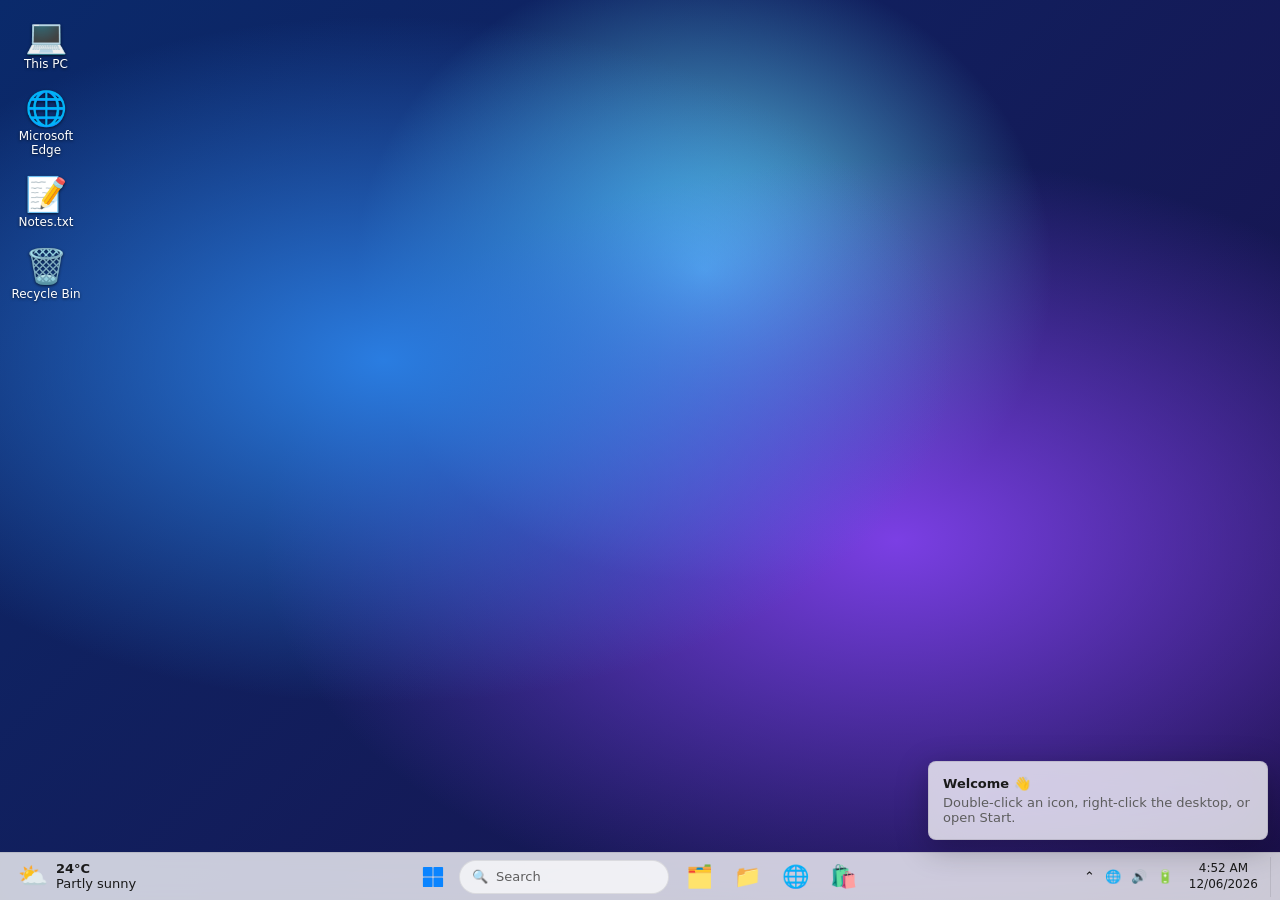
==== index.html @ c1791980 "Initial commit" ====
<!DOCTYPE html>
<html lang="en">
<head>
<meta charset="utf-8">
<meta name="viewport" content="width=device-width, initial-scale=1">
<title>Windows 11 Replica</title>
<link rel="stylesheet" href="style.css">
</head>
<body>
<div id="desktop">
  <div id="icons"></div>
</div>
<div id="wins"></div>

<!-- Start -->
<div id="start" class="fly blur">
  <input id="sq" placeholder="Type here to search for apps, settings, and documents">
  <div class="sec">Pinned <small>All apps ›</small></div>
  <div class="grid" id="pinned"></div>
  <div class="sec">Recommended <small>More ›</small></div>
  <div class="rec">
    <div><i>📄</i><span>Project notes<small>Recently added</small></span></div>
    <div><i>📊</i><span>Budget 2026<small>Yesterday</small></span></div>
    <div><i>🖼️</i><span>Wallpaper.png<small>2h ago</small></span></div>
    <div><i>📝</i><span>Meeting.txt<small>Tuesday</small></span></div>
  </div>
  <div id="start-foot">
    <div class="user"><div class="avatar">N</div>User</div>
    <div class="pw" id="pw">⏻</div>
    <div id="pmenu"><div onclick="location.reload()">Restart</div><div onclick="lock()">Sleep</div><div onclick="lock()">Shut down</div></div>
  </div>
</div>

<!-- Widgets -->
<div id="widgets" class="fly blur">
  <div class="wc"><div style="display:flex;justify-content:space-between"><div><b style="font-size:34px;font-weight:400">24°C</b><div>Partly sunny</div></div><div style="font-size:48px">⛅</div></div></div>
  <div class="wc"><b>Markets</b><div style="margin-top:8px;display:flex;justify-content:space-between"><span>NIFTY 50</span><span style="color:#0f7b0f">▲ 0.42%</span></div><div style="display:flex;justify-content:space-between"><span>SENSEX</span><span style="color:#0f7b0f">▲ 0.38%</span></div></div>
  <div class="wc"><b>Top stories</b><p style="margin-top:6px">Developers ship faster with modern web tooling</p><p style="margin-top:6px;color:var(--sub)">Open standards keep the web portable</p></div>
  <div class="wc"><b>To Do</b><p style="margin-top:6px">☐ Review pull requests</p><p>☐ Ship the release</p></div>
</div>

<!-- Quick settings -->
<div id="qs" class="fly blur">
  <div class="qgrid">
    <div class="q on" data-t="wifi">📶<span>Wi‑Fi</span></div>
    <div class="q on" data-t="bt">🔵<span>Bluetooth</span></div>
    <div class="q" data-t="air">✈️<span>Airplane</span></div>
    <div class="q" data-t="saver">🔋<span>Saver</span></div>
    <div class="q" id="darkq">🌙<span>Dark mode</span></div>
    <div class="q" data-t="acc">♿<span>Access</span></div>
  </div>
  <div class="slider">🔆<input type="range" min="20" max="100" value="100" id="bright"></div>
  <div class="slider">🔊<input type="range" min="0" max="100" value="60"></div>
</div>

<!-- Calendar -->
<div id="cal" class="fly blur"><h3 id="calh"></h3><div class="cgrid" id="cgrid"></div></div>

<div id="toast" class="fly blur open" style="transform:translateX(380px)"><b>Welcome 👋</b><div style="margin-top:4px;color:var(--sub)">Double-click an icon, right-click the desktop, or open Start.</div></div>

<div id="ctx">
  <div onclick="refresh()">🔄 Refresh</div><hr>
  <div onclick="openApp('notepad')">📝 New text document</div>
  <div onclick="openApp('settings')">🖥️ Display settings</div>
  <div onclick="openApp('settings')">🎨 Personalize</div>
</div>

<div id="taskbar" class="blur">
  <div id="tb-left"><div id="weather"><span style="font-size:24px">⛅</span><div><b style="font-size:13px">24°C</b><br>Partly sunny</div></div></div>
  <div id="tb-center">
    <div class="tb" id="start-btn" title="Start"><svg viewBox="0 0 24 24"><g fill="#0a84ff"><rect x="1" y="1" width="10.5" height="10.5" rx="1"/><rect x="12.5" y="1" width="10.5" height="10.5" rx="1"/><rect x="1" y="12.5" width="10.5" height="10.5" rx="1"/><rect x="12.5" y="12.5" width="10.5" height="10.5" rx="1"/></g></svg></div>
    <div id="search-box" onclick="toggle('start')">🔍 <span>Search</span></div>
    <div class="tb" id="widgets-btn" title="Widgets">🗂️</div>
    <div id="tb-apps" style="display:flex;gap:4px"></div>
  </div>
  <div id="tb-right">
    <div id="tray"><span>⌃</span><span>🌐</span><span>🔊</span><span>🔋</span></div>
    <div id="clock"><span id="ct"></span><span id="cd"></span></div>
    <div id="show"></div>
  </div>
</div>

<script src="script.js"></script>
</body>
</html>
---- style.css ----
:root{
  --acrylic:rgba(243,243,243,.82);--acrylic2:rgba(255,255,255,.72);--text:#1a1a1a;--sub:#5d5d5d;
  --hover:rgba(0,0,0,.06);--stroke:rgba(0,0,0,.09);--accent:#0067c0;--card:rgba(255,255,255,.7);--win:#f3f3f3;--shadow:0 8px 32px rgba(0,0,0,.28);
}
body.dark{--acrylic:rgba(32,32,32,.82);--acrylic2:rgba(44,44,44,.75);--text:#fff;--sub:#bdbdbd;--hover:rgba(255,255,255,.08);--stroke:rgba(255,255,255,.1);--accent:#4cc2ff;--card:rgba(255,255,255,.06);--win:#202020}
*{box-sizing:border-box;margin:0;user-select:none}
html,body{height:100%;overflow:hidden;font-family:"Segoe UI Variable","Segoe UI",system-ui,sans-serif;font-size:13px;color:var(--text)}
#desktop{position:fixed;inset:0;background:radial-gradient(ellipse at 30% 40%,#2a7de1 0,transparent 45%),radial-gradient(ellipse at 70% 60%,#7b3fe4 0,transparent 50%),radial-gradient(ellipse at 55% 30%,#5fd1f5 0,transparent 35%),linear-gradient(135deg,#0a2a6b,#1b0f4a);}
body.dark #desktop{filter:brightness(.7) saturate(1.1)}
.blur{backdrop-filter:blur(30px) saturate(1.6);-webkit-backdrop-filter:blur(30px) saturate(1.6)}
/* desktop icons */
#icons{position:absolute;top:8px;left:8px;display:grid;grid-auto-flow:row;gap:2px}
.dicon{width:76px;padding:6px 2px;text-align:center;color:#fff;font-size:12px;border:1px solid transparent;border-radius:4px;text-shadow:0 1px 3px #000a;cursor:default}
.dicon:hover{background:rgba(255,255,255,.12)}.dicon.sel{background:rgba(255,255,255,.22);border-color:rgba(255,255,255,.3)}
.dicon span{display:block;font-size:34px;line-height:42px}
/* taskbar */
#taskbar{position:fixed;left:0;right:0;bottom:0;height:48px;background:var(--acrylic);border-top:1px solid var(--stroke);display:flex;align-items:center;justify-content:space-between;z-index:9000}
#tb-center{position:absolute;left:50%;transform:translateX(-50%);display:flex;gap:4px;height:100%;align-items:center}
.tb{width:44px;height:40px;border-radius:5px;display:grid;place-items:center;font-size:22px;position:relative;cursor:default;transition:background .12s}
.tb:hover{background:var(--hover)}.tb:active{transform:scale(.9);transition:transform .08s}
.tb.run::after{content:"";position:absolute;bottom:2px;left:50%;width:6px;height:3px;border-radius:2px;background:var(--sub);transform:translateX(-50%);transition:width .2s}
.tb.active::after{width:16px;background:var(--accent)}
.tb.active{background:var(--hover)}
#start-btn svg{width:22px;height:22px}
#search-box{width:210px;height:34px;border-radius:17px;background:var(--acrylic2);border:1px solid var(--stroke);display:flex;align-items:center;gap:8px;padding:0 12px;color:var(--sub);margin-right:4px}
#tb-left{display:flex;align-items:center;padding-left:10px;gap:4px;font-size:13px}
#weather{display:flex;gap:8px;align-items:center;padding:4px 8px;border-radius:5px;line-height:1.15}
#weather:hover{background:var(--hover)}#weather b{font-size:20px}
#tb-right{display:flex;align-items:center;height:100%;padding-right:4px}
#tray,#clock,#show{height:40px;display:flex;align-items:center;border-radius:5px;padding:0 8px;gap:10px}
#tray:hover,#clock:hover{background:var(--hover)}
#clock{flex-direction:column;justify-content:center;text-align:right;gap:0;font-size:12px;line-height:1.3}
#show{width:6px;padding:0;border-left:1px solid var(--stroke);border-radius:0;margin-left:4px}
/* flyouts */
.fly{position:fixed;background:var(--acrylic);border:1px solid var(--stroke);border-radius:8px;box-shadow:var(--shadow);z-index:8999;opacity:0;transform:translateY(24px);pointer-events:none;transition:opacity .2s,transform .25s cubic-bezier(.1,.9,.2,1)}
.fly.open{opacity:1;transform:none;pointer-events:auto}
#start{left:50%;margin-left:-304px;bottom:60px;width:608px;height:640px;max-height:calc(100vh - 70px);display:flex;flex-direction:column;padding:28px 0 0}
#start input{margin:0 32px 22px;height:36px;border-radius:18px;border:1px solid var(--stroke);border-bottom:2px solid var(--accent);background:var(--acrylic2);padding:0 16px;color:var(--text);font:inherit;outline:none;user-select:text}
.sec{padding:0 44px;display:flex;justify-content:space-between;font-weight:600;margin-bottom:12px}
.sec small{font-weight:400;background:var(--card);border:1px solid var(--stroke);padding:2px 10px;border-radius:4px}
.grid{padding:0 36px;display:grid;grid-template-columns:repeat(6,1fr);gap:4px;margin-bottom:18px}
.app{display:flex;flex-direction:column;align-items:center;gap:6px;padding:10px 0 8px;border-radius:5px;font-size:12px;text-align:center}
.app:hover{background:var(--hover)}.app i{font-style:normal;font-size:30px}
.rec{padding:0 36px;display:grid;grid-template-columns:1fr 1fr;gap:2px;flex:1;overflow:hidden}
.rec div{display:flex;gap:12px;align-items:center;padding:6px 8px;border-radius:5px}.rec div:hover{background:var(--hover)}
.rec i{font-style:normal;font-size:26px}.rec small{display:block;color:var(--sub);font-size:11px}
#start-foot{height:64px;background:rgba(128,128,128,.12);border-top:1px solid var(--stroke);display:flex;justify-content:space-between;align-items:center;padding:0 40px;border-radius:0 0 8px 8px}
.user{display:flex;gap:10px;align-items:center;padding:6px 10px;border-radius:5px}.user:hover,.pw:hover{background:var(--hover)}
.avatar{width:28px;height:28px;border-radius:50%;background:linear-gradient(135deg,#6cb2ff,#8e5cf0);display:grid;place-items:center;color:#fff;font-weight:600}
.pw{width:36px;height:36px;border-radius:5px;display:grid;place-items:center;font-size:18px;position:relative}
#pmenu{position:absolute;right:30px;bottom:56px;background:var(--acrylic);border:1px solid var(--stroke);border-radius:8px;box-shadow:var(--shadow);padding:4px;display:none;width:150px}
#pmenu div{padding:8px 12px;border-radius:4px}#pmenu div:hover{background:var(--hover)}
#qs{right:12px;bottom:60px;width:360px;padding:20px}
.qgrid{display:grid;grid-template-columns:repeat(3,1fr);gap:10px}
.q{height:48px;border-radius:5px;background:var(--card);border:1px solid var(--stroke);display:flex;align-items:center;justify-content:center;gap:6px;font-size:12px;cursor:default;flex-direction:column}
.q.on{background:var(--accent);color:#fff;border-color:transparent}body.dark .q.on{color:#000}
.slider{display:flex;align-items:center;gap:12px;margin-top:16px;font-size:16px}
input[type=range]{flex:1;accent-color:var(--accent)}
#cal{right:12px;bottom:60px;width:360px;padding:16px}
#cal h3{font-weight:600;margin:4px 0 10px;font-size:14px}
.cgrid{display:grid;grid-template-columns:repeat(7,1fr);text-align:center;gap:2px}
.cgrid div{height:38px;display:grid;place-items:center;border-radius:50%}.cgrid .h{color:var(--sub);font-size:11px}.cgrid .today{background:var(--accent);color:#fff}body.dark .cgrid .today{color:#000}
#widgets{left:12px;bottom:60px;width:420px;height:520px;padding:16px;overflow:auto}
.wc{background:var(--card);border:1px solid var(--stroke);border-radius:8px;padding:14px;margin-bottom:10px}
/* windows */
.win{position:fixed;background:var(--win);border:1px solid var(--stroke);border-radius:8px;box-shadow:var(--shadow);display:flex;flex-direction:column;overflow:hidden;min-width:300px;min-height:200px;animation:pop .2s cubic-bezier(.1,.9,.2,1)}
@keyframes pop{from{opacity:0;transform:scale(.93)}}
.win.max{inset:0 0 48px 0!important;width:auto!important;height:auto!important;border-radius:0}
.win.min{display:none}
.title{height:36px;display:flex;align-items:center;justify-content:space-between;padding-left:12px;flex:none}
.title .t{display:flex;gap:8px;align-items:center;font-size:12px;flex:1;height:100%}
.ctl{display:flex;height:100%}.ctl button{width:46px;border:0;background:none;color:var(--text);font-size:12px;font-family:"Segoe MDL2 Assets","Segoe UI Symbol",sans-serif}
.ctl button:hover{background:var(--hover)}.ctl .x:hover{background:#c42b1c;color:#fff}
.body{flex:1;overflow:auto;position:relative}
.rz{position:absolute;right:0;bottom:0;width:14px;height:14px;cursor:nwse-resize}
.win.focus{box-shadow:0 12px 48px rgba(0,0,0,.4)}
.win:not(.focus) .title{opacity:.7}
/* app contents */
.np textarea{width:100%;height:100%;border:0;background:var(--win);color:var(--text);font:14px Consolas,monospace;padding:8px;resize:none;outline:none;user-select:text}
.menubar{display:flex;gap:2px;padding:2px 6px;border-bottom:1px solid var(--stroke);font-size:12px}.menubar span{padding:4px 10px;border-radius:4px}.menubar span:hover{background:var(--hover)}
.calc{display:flex;flex-direction:column;height:100%;padding:8px;gap:2px}
.disp{text-align:right;padding:24px 12px 10px;font-size:44px;font-weight:600;overflow:hidden;min-height:100px;display:flex;flex-direction:column;justify-content:flex-end}
.disp small{font-size:13px;color:var(--sub);font-weight:400;height:18px}
.keys{display:grid;grid-template-columns:repeat(4,1fr);gap:2px;flex:1}
.keys button{border:1px solid var(--stroke);border-radius:4px;background:var(--card);color:var(--text);font-size:17px;font-family:inherit}
.keys button:hover{filter:brightness(.93)}.keys button.n{background:#fff;font-weight:600;color:#111}body.dark .keys button.n{background:#3b3b3b;color:#fff}.keys button.eq{background:var(--accent);color:#fff}
.fe{display:grid;grid-template-columns:190px 1fr;height:100%}
.fe aside{padding:8px;border-right:1px solid var(--stroke)}.fe aside div{padding:7px 10px;border-radius:4px}.fe aside div:hover,.fe aside .a{background:var(--hover)}
.fe main{padding:12px}.addr{height:32px;border:1px solid var(--stroke);border-radius:4px;background:var(--card);padding:6px 10px;margin-bottom:12px}
.files{display:grid;grid-template-columns:repeat(auto-fill,90px);gap:6px}.files div{text-align:center;padding:8px 2px;border-radius:4px;font-size:12px}.files div:hover{background:var(--hover)}.files i{font-style:normal;font-size:36px;display:block}
.set{display:grid;grid-template-columns:230px 1fr;height:100%}.set aside{padding:12px 8px}.set aside div{padding:9px 12px;border-radius:5px}.set aside .a{background:var(--hover)}
.set main{padding:20px 28px;overflow:auto}.set h1{font-size:26px;font-weight:600;margin-bottom:18px}
.row{display:flex;justify-content:space-between;align-items:center;background:var(--card);border:1px solid var(--stroke);border-radius:5px;padding:16px;margin-bottom:3px}
.tog{width:40px;height:20px;border-radius:10px;border:1px solid var(--sub);position:relative;transition:.15s}.tog::after{content:"";position:absolute;top:3px;left:3px;width:12px;height:12px;border-radius:50%;background:var(--sub);transition:.15s}
.tog.on{background:var(--accent);border-color:var(--accent)}.tog.on::after{left:23px;background:#fff}
.edge{display:flex;flex-direction:column;height:100%}.edge .bar{display:flex;gap:8px;padding:6px 10px;align-items:center}.edge .url{flex:1;height:30px;border-radius:15px;background:var(--card);border:1px solid var(--stroke);padding:6px 14px;font-size:12px}
.edge .page{flex:1;display:grid;place-items:center;background:linear-gradient(160deg,#cfe3ff,#e8dcff);color:#222;text-align:center}.edge h1{font-weight:300;font-size:44px}
/* context menu */
#ctx{position:fixed;background:var(--acrylic);border:1px solid var(--stroke);border-radius:8px;box-shadow:var(--shadow);padding:4px;min-width:220px;display:none;z-index:9500}
#ctx div{padding:8px 12px;border-radius:4px;display:flex;gap:10px}#ctx div:hover{background:var(--hover)}#ctx hr{border:0;border-top:1px solid var(--stroke);margin:4px 8px}
#toast{position:fixed;right:12px;bottom:60px;width:340px;padding:14px;z-index:9200;transform:translateX(380px);transition:transform .35s cubic-bezier(.1,.9,.2,1)}
#toast.on{transform:none}
@media(max-width:700px){#search-box,#weather{display:none}#start{left:8px;right:8px;margin:0;width:auto}.grid{grid-template-columns:repeat(4,1fr)}}
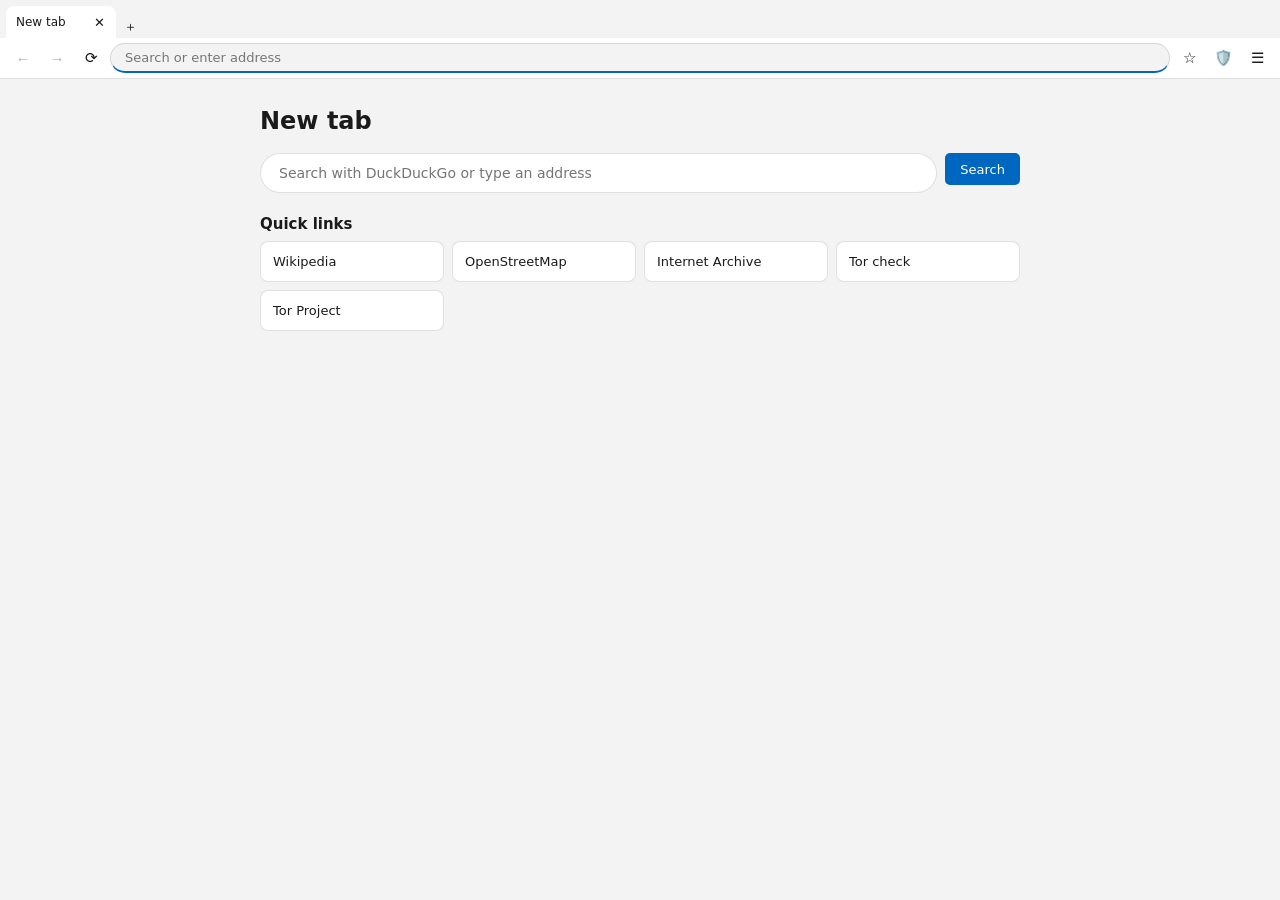
==== commit 66286be2: "browser update" ====
--- a/index.html
+++ b/index.html
@@ -3,83 +3,159 @@
 <head>
 <meta charset="utf-8">
 <meta name="viewport" content="width=device-width, initial-scale=1">
-<title>Windows 11 Replica</title>
-<link rel="stylesheet" href="style.css">
+<title>Browser</title>
+<style>
+:root{--bg:#f3f3f3;--bar:#fff;--tx:#1a1a1a;--sub:#5d5d5d;--st:rgba(0,0,0,.12);--ac:#0067c0;--card:#fff;--hov:rgba(0,0,0,.07)}
+@media(prefers-color-scheme:dark){:root{--bg:#202020;--bar:#2b2b2b;--tx:#f2f2f2;--sub:#b5b5b5;--st:rgba(255,255,255,.14);--ac:#4cc2ff;--card:#2f2f2f;--hov:rgba(255,255,255,.09)}}
+*{box-sizing:border-box;margin:0}
+html,body{height:100%;background:var(--bg);color:var(--tx);font:13px "Segoe UI",system-ui,sans-serif;overflow:hidden}
+#app{display:flex;flex-direction:column;height:100%}
+#tabs{display:flex;align-items:flex-end;gap:2px;padding:6px 6px 0;overflow-x:auto;flex:none}
+.tab{display:flex;align-items:center;gap:6px;min-width:110px;max-width:190px;height:32px;padding:0 6px 0 10px;border-radius:8px 8px 0 0;font-size:12px;cursor:default}
+.tab span{flex:1;overflow:hidden;text-overflow:ellipsis;white-space:nowrap}.tab:hover{background:var(--hov)}.tab.on{background:var(--bar)}
+.tab button,#plus{border:0;background:none;color:var(--tx);border-radius:4px;width:22px;height:22px}.tab button:hover,#plus:hover{background:var(--hov)}
+#bar{display:flex;align-items:center;gap:4px;padding:5px 8px;background:var(--bar);border-bottom:1px solid var(--st);flex:none}
+#bar button{border:0;background:none;color:var(--tx);width:30px;height:30px;border-radius:5px;font-size:15px}#bar button:hover{background:var(--hov)}#bar button:disabled{opacity:.35}
+#addr{flex:1;height:30px;border-radius:15px;border:1px solid var(--st);border-bottom:2px solid var(--ac);background:var(--bg);color:var(--tx);padding:0 14px;font:inherit;outline:none}
+#hint{display:none;align-items:center;gap:10px;padding:6px 12px;background:#fff4ce;color:#3b2f00;font-size:12px;flex:none}
+#hint button{border:1px solid #c9b25a;background:#fff;border-radius:4px;padding:3px 10px}#hint .x{margin-left:auto;border:0;background:none}
+#views{flex:1;position:relative;background:#fff}
+.view{position:absolute;inset:0;display:none}.view.on{display:block}
+.view iframe{width:100%;height:100%;border:0;background:#fff}
+.page{height:100%;overflow:auto;background:var(--bg);padding:28px 20px;user-select:text}
+.in{max-width:760px;margin:0 auto}.in h1{font-weight:600;font-size:24px;margin-bottom:6px}.in h2{font-size:15px;margin:22px 0 8px}.in p,.in li{color:var(--sub);line-height:1.65;margin-bottom:6px}.in ul{padding-left:20px}
+.sf{display:flex;gap:8px;margin:18px 0}.sf input{flex:1;height:40px;border-radius:20px;border:1px solid var(--st);background:var(--card);color:var(--tx);padding:0 18px;font:inherit;font-size:14px;outline:none}
+.btn{height:32px;border-radius:5px;border:1px solid var(--st);background:var(--card);color:var(--tx);padding:0 14px;font:inherit;cursor:pointer}.btn.pri{background:var(--ac);color:#fff;border-color:transparent}.btn:hover{filter:brightness(.95)}
+.grid{display:grid;grid-template-columns:repeat(auto-fill,minmax(150px,1fr));gap:8px}
+.q{background:var(--card);border:1px solid var(--st);border-radius:8px;padding:12px;cursor:pointer;overflow:hidden;text-overflow:ellipsis;white-space:nowrap;color:var(--tx)}.q:hover{filter:brightness(.96)}
+.row{display:flex;justify-content:space-between;align-items:center;gap:10px;background:var(--card);border:1px solid var(--st);border-radius:6px;padding:10px 14px;margin-bottom:4px;color:var(--tx)}
+.row input[type=text],.row select{height:30px;border-radius:4px;border:1px solid var(--st);background:var(--bg);color:var(--tx);padding:0 8px;font:inherit;min-width:220px}
+.warn{border-left:4px solid #d13438;background:var(--card);padding:10px 14px;border-radius:4px;margin:12px 0;color:var(--tx)}
+a.go{color:var(--ac);cursor:pointer;text-decoration:underline}
+</style>
 </head>
 <body>
-<div id="desktop">
-  <div id="icons"></div>
+<div id="app">
+  <div id="tabs"></div>
+  <div id="bar">
+    <button id="back" title="Back">←</button><button id="fwd" title="Forward">→</button><button id="rel" title="Reload">⟳</button>
+    <input id="addr" placeholder="Search or enter address" spellcheck="false" autocomplete="off">
+    <button id="star" title="Bookmark">☆</button><button id="pv" title="Privacy and Tor">🛡️</button><button id="menu" title="Bookmarks and history">☰</button>
+  </div>
+  <div id="hint"><span>Blank page? Many websites forbid being shown inside another page. That is the site's choice, not a bug.</span><button id="ext">Open in a real tab ↗</button><button class="x" id="hx">✕</button></div>
+  <div id="views"></div>
 </div>
-<div id="wins"></div>
+<script>
+const $=s=>document.querySelector(s);
+const esc=t=>String(t).replace(/[&<>"']/g,c=>({'&':'&amp;','<':'&lt;','>':'&gt;','"':'&quot;',"'":'&#39;'}[c]));
+const LS=(k,d)=>{try{const v=JSON.parse(localStorage.getItem(k));return v==null?d:v}catch(e){return d}},SV=(k,v)=>{try{localStorage.setItem(k,JSON.stringify(v))}catch(e){}};
+let cfg=Object.assign({engine:'ddg',priv:false,noref:true,remote:''},LS('br.cfg',{})),bm=LS('br.bm',[]),hist=LS('br.hist',[]);
+const ENG={ddg:['DuckDuckGo','https://duckduckgo.com/?q='],brave:['Brave Search','https://search.brave.com/search?q='],sp:['Startpage','https://www.startpage.com/do/search?q='],wiki:['Wikipedia','https://en.wikipedia.org/w/index.php?search=']};
+const TITLES={'about:newtab':'New tab','about:privacy':'Privacy and Tor','about:history':'History','about:bookmarks':'Bookmarks','about:onion':'Onion address'};
+let tabs=[],cur=null,nid=0;
+const save=()=>{SV('br.cfg',cfg);SV('br.bm',bm);SV('br.hist',hist)};
 
-<!-- Start -->
-<div id="start" class="fly blur">
-  <input id="sq" placeholder="Type here to search for apps, settings, and documents">
-  <div class="sec">Pinned <small>All apps ›</small></div>
-  <div class="grid" id="pinned"></div>
-  <div class="sec">Recommended <small>More ›</small></div>
-  <div class="rec">
-    <div><i>📄</i><span>Project notes<small>Recently added</small></span></div>
-    <div><i>📊</i><span>Budget 2026<small>Yesterday</small></span></div>
-    <div><i>🖼️</i><span>Wallpaper.png<small>2h ago</small></span></div>
-    <div><i>📝</i><span>Meeting.txt<small>Tuesday</small></span></div>
-  </div>
-  <div id="start-foot">
-    <div class="user"><div class="avatar">N</div>User</div>
-    <div class="pw" id="pw">⏻</div>
-    <div id="pmenu"><div onclick="location.reload()">Restart</div><div onclick="lock()">Sleep</div><div onclick="lock()">Shut down</div></div>
-  </div>
-</div>
-
-<!-- Widgets -->
-<div id="widgets" class="fly blur">
-  <div class="wc"><div style="display:flex;justify-content:space-between"><div><b style="font-size:34px;font-weight:400">24°C</b><div>Partly sunny</div></div><div style="font-size:48px">⛅</div></div></div>
-  <div class="wc"><b>Markets</b><div style="margin-top:8px;display:flex;justify-content:space-between"><span>NIFTY 50</span><span style="color:#0f7b0f">▲ 0.42%</span></div><div style="display:flex;justify-content:space-between"><span>SENSEX</span><span style="color:#0f7b0f">▲ 0.38%</span></div></div>
-  <div class="wc"><b>Top stories</b><p style="margin-top:6px">Developers ship faster with modern web tooling</p><p style="margin-top:6px;color:var(--sub)">Open standards keep the web portable</p></div>
-  <div class="wc"><b>To Do</b><p style="margin-top:6px">☐ Review pull requests</p><p>☐ Ship the release</p></div>
-</div>
-
-<!-- Quick settings -->
-<div id="qs" class="fly blur">
-  <div class="qgrid">
-    <div class="q on" data-t="wifi">📶<span>Wi‑Fi</span></div>
-    <div class="q on" data-t="bt">🔵<span>Bluetooth</span></div>
-    <div class="q" data-t="air">✈️<span>Airplane</span></div>
-    <div class="q" data-t="saver">🔋<span>Saver</span></div>
-    <div class="q" id="darkq">🌙<span>Dark mode</span></div>
-    <div class="q" data-t="acc">♿<span>Access</span></div>
-  </div>
-  <div class="slider">🔆<input type="range" min="20" max="100" value="100" id="bright"></div>
-  <div class="slider">🔊<input type="range" min="0" max="100" value="60"></div>
-</div>
-
-<!-- Calendar -->
-<div id="cal" class="fly blur"><h3 id="calh"></h3><div class="cgrid" id="cgrid"></div></div>
-
-<div id="toast" class="fly blur open" style="transform:translateX(380px)"><b>Welcome 👋</b><div style="margin-top:4px;color:var(--sub)">Double-click an icon, right-click the desktop, or open Start.</div></div>
-
-<div id="ctx">
-  <div onclick="refresh()">🔄 Refresh</div><hr>
-  <div onclick="openApp('notepad')">📝 New text document</div>
-  <div onclick="openApp('settings')">🖥️ Display settings</div>
-  <div onclick="openApp('settings')">🎨 Personalize</div>
-</div>
-
-<div id="taskbar" class="blur">
-  <div id="tb-left"><div id="weather"><span style="font-size:24px">⛅</span><div><b style="font-size:13px">24°C</b><br>Partly sunny</div></div></div>
-  <div id="tb-center">
-    <div class="tb" id="start-btn" title="Start"><svg viewBox="0 0 24 24"><g fill="#0a84ff"><rect x="1" y="1" width="10.5" height="10.5" rx="1"/><rect x="12.5" y="1" width="10.5" height="10.5" rx="1"/><rect x="1" y="12.5" width="10.5" height="10.5" rx="1"/><rect x="12.5" y="12.5" width="10.5" height="10.5" rx="1"/></g></svg></div>
-    <div id="search-box" onclick="toggle('start')">🔍 <span>Search</span></div>
-    <div class="tb" id="widgets-btn" title="Widgets">🗂️</div>
-    <div id="tb-apps" style="display:flex;gap:4px"></div>
-  </div>
-  <div id="tb-right">
-    <div id="tray"><span>⌃</span><span>🌐</span><span>🔊</span><span>🔋</span></div>
-    <div id="clock"><span id="ct"></span><span id="cd"></span></div>
-    <div id="show"></div>
-  </div>
-</div>
-
-<script src="script.js"></script>
+function normalize(v){
+  v=v.trim();if(!v)return 'about:newtab';
+  if(/^about:/.test(v))return TITLES[v]?v:'about:newtab';
+  if(/^\s*(javascript|data|vbscript|file|blob):/i.test(v))return 'about:newtab';
+  if(/^[\w.-]+\.onion(\/|:|$)/i.test(v)||/^https?:\/\/[\w.-]+\.onion/i.test(v))return 'about:onion#'+encodeURIComponent(v);
+  if(/^https?:\/\//i.test(v))return v;
+  if(!/\s/.test(v)&&(/^[\w-]+(\.[\w-]+)+(:\d+)?(\/.*)?$/.test(v)||/^localhost(:\d+)?(\/.*)?$/.test(v)))return 'https://'+v;
+  return ENG[cfg.engine][1]+encodeURIComponent(v);
+}
+const isInt=u=>u.startsWith('about:');
+function newTab(url){const t={id:++nid,url:'about:newtab',title:'New tab',h:[],i:-1};tabs.push(t);cur=t;go(t,url||'about:newtab');}
+function go(t,input,push=true){
+  const url=normalize(input);
+  if(push){t.h=t.h.slice(0,t.i+1);t.h.push(url);t.i++}
+  t.url=url;
+  const base=url.split('#')[0];
+  t.title=isInt(url)?TITLES[base]:(()=>{try{return new URL(url).hostname}catch(e){return url}})();
+  if(!isInt(url)&&!cfg.priv){hist.unshift({u:url,t:Date.now()});hist=hist.slice(0,200);save()}
+  render(true);
+}
+function render(reload){
+  $('#tabs').innerHTML=tabs.map(t=>`<div class="tab${t===cur?' on':''}" data-t="${t.id}"><span>${esc(t.title)}</span><button data-x="${t.id}">✕</button></div>`).join('')+'<button id="plus" title="New tab">＋</button>';
+  const T=cur;
+  $('#addr').value=isInt(T.url)?'':T.url;
+  $('#back').disabled=T.i<=0;$('#fwd').disabled=T.i>=T.h.length-1;
+  $('#star').textContent=bm.some(b=>b.u===T.url)?'★':'☆';
+  $('#hint').style.display=(!isInt(T.url)&&!T.dismissed)?'flex':'none';
+  tabs.forEach(t=>{
+    let v=document.getElementById('v'+t.id);
+    if(!v){v=document.createElement('div');v.className='view';v.id='v'+t.id;$('#views').appendChild(v)}
+    v.classList.toggle('on',t===cur);
+    if(t.shown!==t.url||(reload&&t===cur)){
+      t.shown=t.url;
+      if(isInt(t.url))v.innerHTML='<div class="page"><div class="in">'+internal(t.url)+'</div></div>';
+      else{v.innerHTML='';const f=document.createElement('iframe');f.title=t.title;
+        f.setAttribute('allow','fullscreen; clipboard-write');
+        f.setAttribute('sandbox','allow-scripts allow-same-origin allow-forms allow-popups allow-downloads allow-modals');
+        if(cfg.noref)f.referrerPolicy='no-referrer';
+        f.src=t.url;v.appendChild(f)}
+    }
+  });
+  [...document.querySelectorAll('.view')].forEach(v=>{if(!tabs.some(t=>'v'+t.id===v.id))v.remove()});
+}
+/* internal pages */
+function internal(u){
+  const [p,arg]=u.split('#');
+  if(p==='about:newtab')return `<h1>New tab</h1><form class="sf" data-search><input name="q" placeholder="Search with ${esc(ENG[cfg.engine][0])} or type an address" autofocus><button class="btn pri">Search</button></form>
+   <h2>Quick links</h2><div class="grid">${[['Wikipedia','https://en.wikipedia.org/'],['OpenStreetMap','https://www.openstreetmap.org/'],['Internet Archive','https://archive.org/'],['Tor check','https://check.torproject.org/'],['Tor Project','https://www.torproject.org/']].map(([n,l])=>`<div class="q" data-go="${l}">${n}</div>`).join('')}</div>
+   ${bm.length?`<h2>Bookmarks</h2><div class="grid">${bm.map(b=>`<div class="q" data-go="${esc(b.u)}">${esc(b.n)}</div>`).join('')}</div>`:''}`;
+  if(p==='about:history')return `<h1>History</h1><p>${cfg.priv?'Private mode is on: new pages are not saved.':''}</p><p><button class="btn" data-act="clearhist">Clear history</button></p>`+(hist.map(h=>`<div class="row"><a class="go" data-go="${esc(h.u)}">${esc(h.u)}</a><small>${new Date(h.t).toLocaleString()}</small></div>`).join('')||'<p>Nothing yet.</p>');
+  if(p==='about:bookmarks')return `<h1>Bookmarks</h1>`+(bm.map((b,i)=>`<div class="row"><a class="go" data-go="${esc(b.u)}">${esc(b.n)}</a><button class="btn" data-rmbm="${i}">Remove</button></div>`).join('')||'<p>Use ☆ in the address bar to add one.</p>');
+  if(p==='about:onion'){const a=esc(decodeURIComponent(arg||''));return `<h1>.onion address</h1><p><b>${a}</b></p><p>.onion sites are reachable only through the Tor network. A normal browser, and this window, cannot open them. Opening them through a public "Tor gateway" website would remove the anonymity Tor exists to give you, so this browser does not do that.</p>
+   <h2>How to open it</h2><ul><li>Install the official <a class="go" data-go="https://www.torproject.org/download/">Tor Browser</a> (free, Windows, macOS, Linux, Android) and paste the address there.</li><li>Or connect a remote Tor browser you run yourself (see Privacy and Tor).</li></ul>
+   ${cfg.remote?`<p><button class="btn pri" data-go="${esc(cfg.remote)}">Open my remote Tor browser</button></p>`:''}`}
+  if(p==='about:privacy')return `<h1>Privacy and Tor</h1>
+   <div class="warn"><b>This window does not hide your IP address and is not a VPN or Tor.</b> The sites you visit still see your real connection. A web page cannot create a VPN or a Tor circuit; that needs a program or a server.</div>
+   <h2>What these settings really do</h2>
+   <div class="row"><span>Private mode: do not save history</span><input type="checkbox" id="c-priv" ${cfg.priv?'checked':''}></div>
+   <div class="row"><span>Send no referrer to sites</span><input type="checkbox" id="c-ref" ${cfg.noref?'checked':''}></div>
+   <div class="row"><span>Search engine</span><select id="c-eng">${Object.entries(ENG).map(([k,v])=>`<option value="${k}"${k===cfg.engine?' selected':''}>${v[0]}</option>`).join('')}</select></div>
+   <div class="row"><span>Clear history, bookmarks and settings</span><button class="btn" data-act="wipe">Clear all</button></div>
+   <h2>Get real anonymity</h2>
+   <ul><li><b>Tor Browser</b> (free, official): <a class="go" data-go="https://www.torproject.org/download/">torproject.org/download</a>. Lets you open .onion sites and hides your IP from the sites you visit.</li>
+   <li><b>VPN:</b> a trustworthy VPN is a paid service in almost every case. A few reputable providers offer a limited free tier (few locations, speed caps). Free VPNs with "all locations" are the ones most likely to log or sell your traffic.</li></ul>
+   <h2>Remote browser (advanced)</h2>
+   <p>If you self-host a browser in a container (for example a Tor Browser image) and put it behind a VPN, you can show it in this window. Paste its address:</p>
+   <div class="row"><input type="text" id="c-rem" placeholder="http://127.0.0.1:8080" value="${esc(cfg.remote)}"><button class="btn" data-act="saverem">Save</button><button class="btn pri" data-act="openrem">Open</button></div>
+   <p>Test your connection any time at <a class="go" data-go="https://check.torproject.org/">check.torproject.org</a>.</p>`;
+  return '';
+}
+/* events */
+document.addEventListener('click',e=>{
+  const g=e.target.closest('[data-go]');if(g){go(cur,g.dataset.go);return}
+  const tb=e.target.closest('[data-t]'),x=e.target.closest('[data-x]');
+  if(x){const t=tabs.find(t=>t.id==x.dataset.x);tabs=tabs.filter(q=>q!==t);if(!tabs.length)newTab();else if(cur===t)cur=tabs[tabs.length-1];render();e.stopPropagation();return}
+  if(tb){cur=tabs.find(t=>t.id==tb.dataset.t);render();return}
+  if(e.target.closest('#plus')){newTab();return}
+  const rm=e.target.closest('[data-rmbm]');if(rm){bm.splice(+rm.dataset.rmbm,1);save();cur.shown=null;render(true);return}
+  const a=e.target.closest('[data-act]');if(!a)return;const k=a.dataset.act;
+  if(k==='clearhist'){hist=[];save();cur.shown=null;render(true)}
+  if(k==='wipe'&&confirm('Clear history, bookmarks and settings?')){hist=[];bm=[];cfg={engine:'ddg',priv:false,noref:true,remote:''};save();cur.shown=null;render(true)}
+  if(k==='saverem'||k==='openrem'){const v=$('#c-rem').value.trim();if(/^\s*(javascript|data|vbscript|file|blob):/i.test(v)){return}cfg.remote=v;save();if(k==='openrem'&&v)newTab(v)}
+});
+document.addEventListener('change',e=>{
+  if(e.target.id==='c-priv')cfg.priv=e.target.checked;
+  if(e.target.id==='c-ref')cfg.noref=e.target.checked;
+  if(e.target.id==='c-eng')cfg.engine=e.target.value;
+  save()});
+document.addEventListener('submit',e=>{if(e.target.matches('[data-search]')){e.preventDefault();go(cur,new FormData(e.target).get('q'))}});
+$('#addr').addEventListener('keydown',e=>{if(e.key==='Enter')go(cur,e.target.value)});
+$('#addr').addEventListener('focus',e=>e.target.select());
+$('#back').onclick=()=>{if(cur.i>0){cur.i--;go(cur,cur.h[cur.i],false)}};
+$('#fwd').onclick=()=>{if(cur.i<cur.h.length-1){cur.i++;go(cur,cur.h[cur.i],false)}};
+$('#rel').onclick=()=>{cur.shown=null;render(true)};
+$('#star').onclick=()=>{if(isInt(cur.url))return;const i=bm.findIndex(b=>b.u===cur.url);if(i>=0)bm.splice(i,1);else bm.push({u:cur.url,n:cur.title});save();render()};
+$('#pv').onclick=()=>go(cur,'about:privacy');
+$('#menu').onclick=()=>go(cur,'about:bookmarks');
+$('#ext').onclick=()=>{if(!isInt(cur.url))window.open(cur.url,'_blank','noopener,noreferrer')};
+$('#hx').onclick=()=>{cur.dismissed=true;render()};
+document.addEventListener('keydown',e=>{if(e.ctrlKey&&e.key==='t'){e.preventDefault();newTab()}if(e.ctrlKey&&e.key==='l'){e.preventDefault();$('#addr').focus()}});
+newTab();
+</script>
 </body>
 </html>
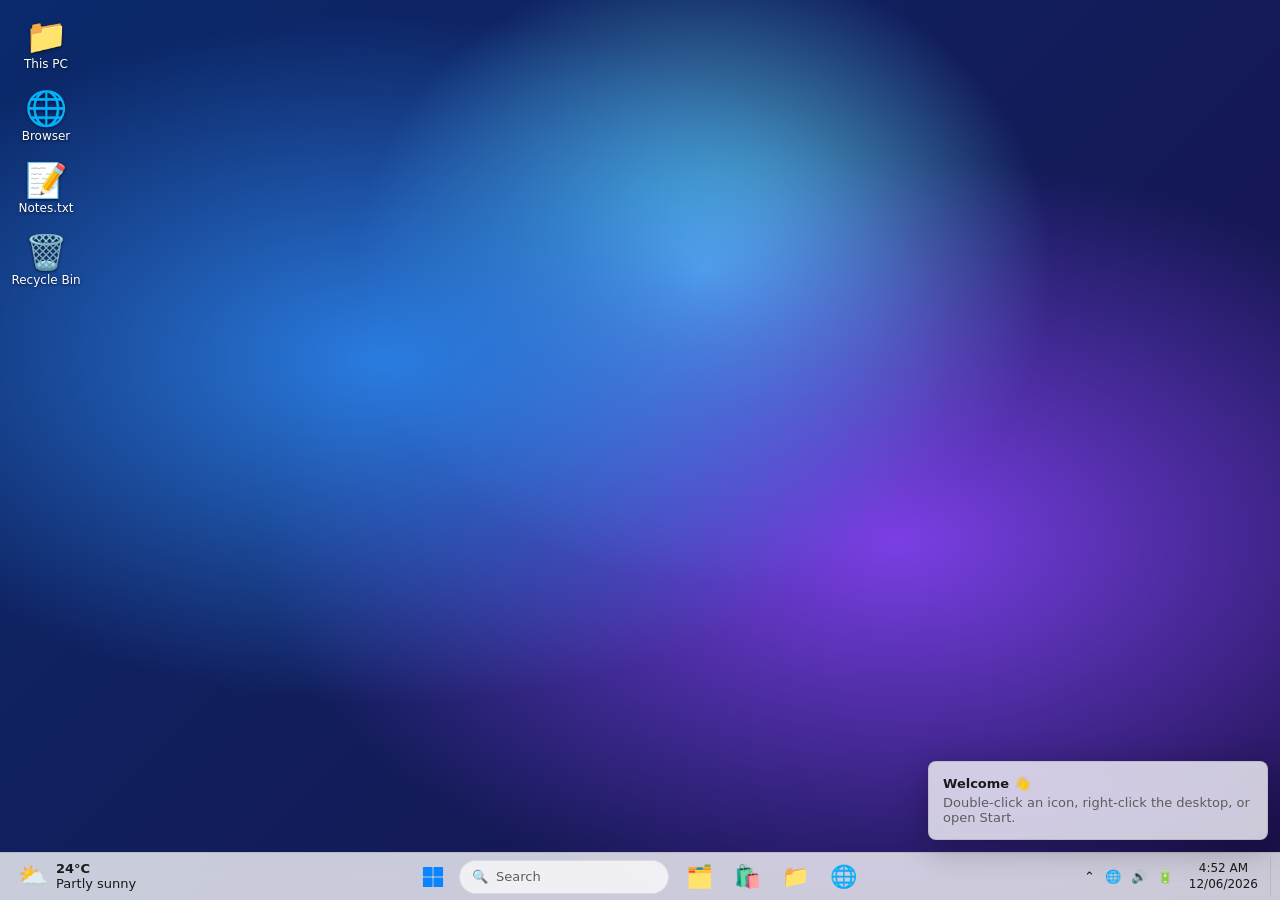
==== commit 37694822: "browser file correction" ====
--- a/index.html
+++ b/index.html
@@ -3,159 +3,83 @@
 <head>
 <meta charset="utf-8">
 <meta name="viewport" content="width=device-width, initial-scale=1">
-<title>Browser</title>
-<style>
-:root{--bg:#f3f3f3;--bar:#fff;--tx:#1a1a1a;--sub:#5d5d5d;--st:rgba(0,0,0,.12);--ac:#0067c0;--card:#fff;--hov:rgba(0,0,0,.07)}
-@media(prefers-color-scheme:dark){:root{--bg:#202020;--bar:#2b2b2b;--tx:#f2f2f2;--sub:#b5b5b5;--st:rgba(255,255,255,.14);--ac:#4cc2ff;--card:#2f2f2f;--hov:rgba(255,255,255,.09)}}
-*{box-sizing:border-box;margin:0}
-html,body{height:100%;background:var(--bg);color:var(--tx);font:13px "Segoe UI",system-ui,sans-serif;overflow:hidden}
-#app{display:flex;flex-direction:column;height:100%}
-#tabs{display:flex;align-items:flex-end;gap:2px;padding:6px 6px 0;overflow-x:auto;flex:none}
-.tab{display:flex;align-items:center;gap:6px;min-width:110px;max-width:190px;height:32px;padding:0 6px 0 10px;border-radius:8px 8px 0 0;font-size:12px;cursor:default}
-.tab span{flex:1;overflow:hidden;text-overflow:ellipsis;white-space:nowrap}.tab:hover{background:var(--hov)}.tab.on{background:var(--bar)}
-.tab button,#plus{border:0;background:none;color:var(--tx);border-radius:4px;width:22px;height:22px}.tab button:hover,#plus:hover{background:var(--hov)}
-#bar{display:flex;align-items:center;gap:4px;padding:5px 8px;background:var(--bar);border-bottom:1px solid var(--st);flex:none}
-#bar button{border:0;background:none;color:var(--tx);width:30px;height:30px;border-radius:5px;font-size:15px}#bar button:hover{background:var(--hov)}#bar button:disabled{opacity:.35}
-#addr{flex:1;height:30px;border-radius:15px;border:1px solid var(--st);border-bottom:2px solid var(--ac);background:var(--bg);color:var(--tx);padding:0 14px;font:inherit;outline:none}
-#hint{display:none;align-items:center;gap:10px;padding:6px 12px;background:#fff4ce;color:#3b2f00;font-size:12px;flex:none}
-#hint button{border:1px solid #c9b25a;background:#fff;border-radius:4px;padding:3px 10px}#hint .x{margin-left:auto;border:0;background:none}
-#views{flex:1;position:relative;background:#fff}
-.view{position:absolute;inset:0;display:none}.view.on{display:block}
-.view iframe{width:100%;height:100%;border:0;background:#fff}
-.page{height:100%;overflow:auto;background:var(--bg);padding:28px 20px;user-select:text}
-.in{max-width:760px;margin:0 auto}.in h1{font-weight:600;font-size:24px;margin-bottom:6px}.in h2{font-size:15px;margin:22px 0 8px}.in p,.in li{color:var(--sub);line-height:1.65;margin-bottom:6px}.in ul{padding-left:20px}
-.sf{display:flex;gap:8px;margin:18px 0}.sf input{flex:1;height:40px;border-radius:20px;border:1px solid var(--st);background:var(--card);color:var(--tx);padding:0 18px;font:inherit;font-size:14px;outline:none}
-.btn{height:32px;border-radius:5px;border:1px solid var(--st);background:var(--card);color:var(--tx);padding:0 14px;font:inherit;cursor:pointer}.btn.pri{background:var(--ac);color:#fff;border-color:transparent}.btn:hover{filter:brightness(.95)}
-.grid{display:grid;grid-template-columns:repeat(auto-fill,minmax(150px,1fr));gap:8px}
-.q{background:var(--card);border:1px solid var(--st);border-radius:8px;padding:12px;cursor:pointer;overflow:hidden;text-overflow:ellipsis;white-space:nowrap;color:var(--tx)}.q:hover{filter:brightness(.96)}
-.row{display:flex;justify-content:space-between;align-items:center;gap:10px;background:var(--card);border:1px solid var(--st);border-radius:6px;padding:10px 14px;margin-bottom:4px;color:var(--tx)}
-.row input[type=text],.row select{height:30px;border-radius:4px;border:1px solid var(--st);background:var(--bg);color:var(--tx);padding:0 8px;font:inherit;min-width:220px}
-.warn{border-left:4px solid #d13438;background:var(--card);padding:10px 14px;border-radius:4px;margin:12px 0;color:var(--tx)}
-a.go{color:var(--ac);cursor:pointer;text-decoration:underline}
-</style>
+<title>Windows 11 Replica</title>
+<link rel="stylesheet" href="style.css">
 </head>
 <body>
-<div id="app">
-  <div id="tabs"></div>
-  <div id="bar">
-    <button id="back" title="Back">←</button><button id="fwd" title="Forward">→</button><button id="rel" title="Reload">⟳</button>
-    <input id="addr" placeholder="Search or enter address" spellcheck="false" autocomplete="off">
-    <button id="star" title="Bookmark">☆</button><button id="pv" title="Privacy and Tor">🛡️</button><button id="menu" title="Bookmarks and history">☰</button>
+<div id="desktop">
+  <div id="icons"></div>
+</div>
+<div id="wins"></div>
+
+<!-- Start -->
+<div id="start" class="fly blur">
+  <input id="sq" placeholder="Type here to search for apps, settings, and documents">
+  <div class="sec">Pinned <small>All apps ›</small></div>
+  <div class="grid" id="pinned"></div>
+  <div class="sec">Recommended <small>More ›</small></div>
+  <div class="rec">
+    <div><i>📄</i><span>Project notes<small>Recently added</small></span></div>
+    <div><i>📊</i><span>Budget 2026<small>Yesterday</small></span></div>
+    <div><i>🖼️</i><span>Wallpaper.png<small>2h ago</small></span></div>
+    <div><i>📝</i><span>Meeting.txt<small>Tuesday</small></span></div>
   </div>
-  <div id="hint"><span>Blank page? Many websites forbid being shown inside another page. That is the site's choice, not a bug.</span><button id="ext">Open in a real tab ↗</button><button class="x" id="hx">✕</button></div>
-  <div id="views"></div>
+  <div id="start-foot">
+    <div class="user"><div class="avatar">N</div>User</div>
+    <div class="pw" id="pw">⏻</div>
+    <div id="pmenu"><div onclick="location.reload()">Restart</div><div onclick="lock()">Sleep</div><div onclick="lock()">Shut down</div></div>
+  </div>
 </div>
-<script>
-const $=s=>document.querySelector(s);
-const esc=t=>String(t).replace(/[&<>"']/g,c=>({'&':'&amp;','<':'&lt;','>':'&gt;','"':'&quot;',"'":'&#39;'}[c]));
-const LS=(k,d)=>{try{const v=JSON.parse(localStorage.getItem(k));return v==null?d:v}catch(e){return d}},SV=(k,v)=>{try{localStorage.setItem(k,JSON.stringify(v))}catch(e){}};
-let cfg=Object.assign({engine:'ddg',priv:false,noref:true,remote:''},LS('br.cfg',{})),bm=LS('br.bm',[]),hist=LS('br.hist',[]);
-const ENG={ddg:['DuckDuckGo','https://duckduckgo.com/?q='],brave:['Brave Search','https://search.brave.com/search?q='],sp:['Startpage','https://www.startpage.com/do/search?q='],wiki:['Wikipedia','https://en.wikipedia.org/w/index.php?search=']};
-const TITLES={'about:newtab':'New tab','about:privacy':'Privacy and Tor','about:history':'History','about:bookmarks':'Bookmarks','about:onion':'Onion address'};
-let tabs=[],cur=null,nid=0;
-const save=()=>{SV('br.cfg',cfg);SV('br.bm',bm);SV('br.hist',hist)};
 
-function normalize(v){
-  v=v.trim();if(!v)return 'about:newtab';
-  if(/^about:/.test(v))return TITLES[v]?v:'about:newtab';
-  if(/^\s*(javascript|data|vbscript|file|blob):/i.test(v))return 'about:newtab';
-  if(/^[\w.-]+\.onion(\/|:|$)/i.test(v)||/^https?:\/\/[\w.-]+\.onion/i.test(v))return 'about:onion#'+encodeURIComponent(v);
-  if(/^https?:\/\//i.test(v))return v;
-  if(!/\s/.test(v)&&(/^[\w-]+(\.[\w-]+)+(:\d+)?(\/.*)?$/.test(v)||/^localhost(:\d+)?(\/.*)?$/.test(v)))return 'https://'+v;
-  return ENG[cfg.engine][1]+encodeURIComponent(v);
-}
-const isInt=u=>u.startsWith('about:');
-function newTab(url){const t={id:++nid,url:'about:newtab',title:'New tab',h:[],i:-1};tabs.push(t);cur=t;go(t,url||'about:newtab');}
-function go(t,input,push=true){
-  const url=normalize(input);
-  if(push){t.h=t.h.slice(0,t.i+1);t.h.push(url);t.i++}
-  t.url=url;
-  const base=url.split('#')[0];
-  t.title=isInt(url)?TITLES[base]:(()=>{try{return new URL(url).hostname}catch(e){return url}})();
-  if(!isInt(url)&&!cfg.priv){hist.unshift({u:url,t:Date.now()});hist=hist.slice(0,200);save()}
-  render(true);
-}
-function render(reload){
-  $('#tabs').innerHTML=tabs.map(t=>`<div class="tab${t===cur?' on':''}" data-t="${t.id}"><span>${esc(t.title)}</span><button data-x="${t.id}">✕</button></div>`).join('')+'<button id="plus" title="New tab">＋</button>';
-  const T=cur;
-  $('#addr').value=isInt(T.url)?'':T.url;
-  $('#back').disabled=T.i<=0;$('#fwd').disabled=T.i>=T.h.length-1;
-  $('#star').textContent=bm.some(b=>b.u===T.url)?'★':'☆';
-  $('#hint').style.display=(!isInt(T.url)&&!T.dismissed)?'flex':'none';
-  tabs.forEach(t=>{
-    let v=document.getElementById('v'+t.id);
-    if(!v){v=document.createElement('div');v.className='view';v.id='v'+t.id;$('#views').appendChild(v)}
-    v.classList.toggle('on',t===cur);
-    if(t.shown!==t.url||(reload&&t===cur)){
-      t.shown=t.url;
-      if(isInt(t.url))v.innerHTML='<div class="page"><div class="in">'+internal(t.url)+'</div></div>';
-      else{v.innerHTML='';const f=document.createElement('iframe');f.title=t.title;
-        f.setAttribute('allow','fullscreen; clipboard-write');
-        f.setAttribute('sandbox','allow-scripts allow-same-origin allow-forms allow-popups allow-downloads allow-modals');
-        if(cfg.noref)f.referrerPolicy='no-referrer';
-        f.src=t.url;v.appendChild(f)}
-    }
-  });
-  [...document.querySelectorAll('.view')].forEach(v=>{if(!tabs.some(t=>'v'+t.id===v.id))v.remove()});
-}
-/* internal pages */
-function internal(u){
-  const [p,arg]=u.split('#');
-  if(p==='about:newtab')return `<h1>New tab</h1><form class="sf" data-search><input name="q" placeholder="Search with ${esc(ENG[cfg.engine][0])} or type an address" autofocus><button class="btn pri">Search</button></form>
-   <h2>Quick links</h2><div class="grid">${[['Wikipedia','https://en.wikipedia.org/'],['OpenStreetMap','https://www.openstreetmap.org/'],['Internet Archive','https://archive.org/'],['Tor check','https://check.torproject.org/'],['Tor Project','https://www.torproject.org/']].map(([n,l])=>`<div class="q" data-go="${l}">${n}</div>`).join('')}</div>
-   ${bm.length?`<h2>Bookmarks</h2><div class="grid">${bm.map(b=>`<div class="q" data-go="${esc(b.u)}">${esc(b.n)}</div>`).join('')}</div>`:''}`;
-  if(p==='about:history')return `<h1>History</h1><p>${cfg.priv?'Private mode is on: new pages are not saved.':''}</p><p><button class="btn" data-act="clearhist">Clear history</button></p>`+(hist.map(h=>`<div class="row"><a class="go" data-go="${esc(h.u)}">${esc(h.u)}</a><small>${new Date(h.t).toLocaleString()}</small></div>`).join('')||'<p>Nothing yet.</p>');
-  if(p==='about:bookmarks')return `<h1>Bookmarks</h1>`+(bm.map((b,i)=>`<div class="row"><a class="go" data-go="${esc(b.u)}">${esc(b.n)}</a><button class="btn" data-rmbm="${i}">Remove</button></div>`).join('')||'<p>Use ☆ in the address bar to add one.</p>');
-  if(p==='about:onion'){const a=esc(decodeURIComponent(arg||''));return `<h1>.onion address</h1><p><b>${a}</b></p><p>.onion sites are reachable only through the Tor network. A normal browser, and this window, cannot open them. Opening them through a public "Tor gateway" website would remove the anonymity Tor exists to give you, so this browser does not do that.</p>
-   <h2>How to open it</h2><ul><li>Install the official <a class="go" data-go="https://www.torproject.org/download/">Tor Browser</a> (free, Windows, macOS, Linux, Android) and paste the address there.</li><li>Or connect a remote Tor browser you run yourself (see Privacy and Tor).</li></ul>
-   ${cfg.remote?`<p><button class="btn pri" data-go="${esc(cfg.remote)}">Open my remote Tor browser</button></p>`:''}`}
-  if(p==='about:privacy')return `<h1>Privacy and Tor</h1>
-   <div class="warn"><b>This window does not hide your IP address and is not a VPN or Tor.</b> The sites you visit still see your real connection. A web page cannot create a VPN or a Tor circuit; that needs a program or a server.</div>
-   <h2>What these settings really do</h2>
-   <div class="row"><span>Private mode: do not save history</span><input type="checkbox" id="c-priv" ${cfg.priv?'checked':''}></div>
-   <div class="row"><span>Send no referrer to sites</span><input type="checkbox" id="c-ref" ${cfg.noref?'checked':''}></div>
-   <div class="row"><span>Search engine</span><select id="c-eng">${Object.entries(ENG).map(([k,v])=>`<option value="${k}"${k===cfg.engine?' selected':''}>${v[0]}</option>`).join('')}</select></div>
-   <div class="row"><span>Clear history, bookmarks and settings</span><button class="btn" data-act="wipe">Clear all</button></div>
-   <h2>Get real anonymity</h2>
-   <ul><li><b>Tor Browser</b> (free, official): <a class="go" data-go="https://www.torproject.org/download/">torproject.org/download</a>. Lets you open .onion sites and hides your IP from the sites you visit.</li>
-   <li><b>VPN:</b> a trustworthy VPN is a paid service in almost every case. A few reputable providers offer a limited free tier (few locations, speed caps). Free VPNs with "all locations" are the ones most likely to log or sell your traffic.</li></ul>
-   <h2>Remote browser (advanced)</h2>
-   <p>If you self-host a browser in a container (for example a Tor Browser image) and put it behind a VPN, you can show it in this window. Paste its address:</p>
-   <div class="row"><input type="text" id="c-rem" placeholder="http://127.0.0.1:8080" value="${esc(cfg.remote)}"><button class="btn" data-act="saverem">Save</button><button class="btn pri" data-act="openrem">Open</button></div>
-   <p>Test your connection any time at <a class="go" data-go="https://check.torproject.org/">check.torproject.org</a>.</p>`;
-  return '';
-}
-/* events */
-document.addEventListener('click',e=>{
-  const g=e.target.closest('[data-go]');if(g){go(cur,g.dataset.go);return}
-  const tb=e.target.closest('[data-t]'),x=e.target.closest('[data-x]');
-  if(x){const t=tabs.find(t=>t.id==x.dataset.x);tabs=tabs.filter(q=>q!==t);if(!tabs.length)newTab();else if(cur===t)cur=tabs[tabs.length-1];render();e.stopPropagation();return}
-  if(tb){cur=tabs.find(t=>t.id==tb.dataset.t);render();return}
-  if(e.target.closest('#plus')){newTab();return}
-  const rm=e.target.closest('[data-rmbm]');if(rm){bm.splice(+rm.dataset.rmbm,1);save();cur.shown=null;render(true);return}
-  const a=e.target.closest('[data-act]');if(!a)return;const k=a.dataset.act;
-  if(k==='clearhist'){hist=[];save();cur.shown=null;render(true)}
-  if(k==='wipe'&&confirm('Clear history, bookmarks and settings?')){hist=[];bm=[];cfg={engine:'ddg',priv:false,noref:true,remote:''};save();cur.shown=null;render(true)}
-  if(k==='saverem'||k==='openrem'){const v=$('#c-rem').value.trim();if(/^\s*(javascript|data|vbscript|file|blob):/i.test(v)){return}cfg.remote=v;save();if(k==='openrem'&&v)newTab(v)}
-});
-document.addEventListener('change',e=>{
-  if(e.target.id==='c-priv')cfg.priv=e.target.checked;
-  if(e.target.id==='c-ref')cfg.noref=e.target.checked;
-  if(e.target.id==='c-eng')cfg.engine=e.target.value;
-  save()});
-document.addEventListener('submit',e=>{if(e.target.matches('[data-search]')){e.preventDefault();go(cur,new FormData(e.target).get('q'))}});
-$('#addr').addEventListener('keydown',e=>{if(e.key==='Enter')go(cur,e.target.value)});
-$('#addr').addEventListener('focus',e=>e.target.select());
-$('#back').onclick=()=>{if(cur.i>0){cur.i--;go(cur,cur.h[cur.i],false)}};
-$('#fwd').onclick=()=>{if(cur.i<cur.h.length-1){cur.i++;go(cur,cur.h[cur.i],false)}};
-$('#rel').onclick=()=>{cur.shown=null;render(true)};
-$('#star').onclick=()=>{if(isInt(cur.url))return;const i=bm.findIndex(b=>b.u===cur.url);if(i>=0)bm.splice(i,1);else bm.push({u:cur.url,n:cur.title});save();render()};
-$('#pv').onclick=()=>go(cur,'about:privacy');
-$('#menu').onclick=()=>go(cur,'about:bookmarks');
-$('#ext').onclick=()=>{if(!isInt(cur.url))window.open(cur.url,'_blank','noopener,noreferrer')};
-$('#hx').onclick=()=>{cur.dismissed=true;render()};
-document.addEventListener('keydown',e=>{if(e.ctrlKey&&e.key==='t'){e.preventDefault();newTab()}if(e.ctrlKey&&e.key==='l'){e.preventDefault();$('#addr').focus()}});
-newTab();
-</script>
+<!-- Widgets -->
+<div id="widgets" class="fly blur">
+  <div class="wc"><div style="display:flex;justify-content:space-between"><div><b style="font-size:34px;font-weight:400">24°C</b><div>Partly sunny</div></div><div style="font-size:48px">⛅</div></div></div>
+  <div class="wc"><b>Markets</b><div style="margin-top:8px;display:flex;justify-content:space-between"><span>NIFTY 50</span><span style="color:#0f7b0f">▲ 0.42%</span></div><div style="display:flex;justify-content:space-between"><span>SENSEX</span><span style="color:#0f7b0f">▲ 0.38%</span></div></div>
+  <div class="wc"><b>Top stories</b><p style="margin-top:6px">Developers ship faster with modern web tooling</p><p style="margin-top:6px;color:var(--sub)">Open standards keep the web portable</p></div>
+  <div class="wc"><b>To Do</b><p style="margin-top:6px">☐ Review pull requests</p><p>☐ Ship the release</p></div>
+</div>
+
+<!-- Quick settings -->
+<div id="qs" class="fly blur">
+  <div class="qgrid">
+    <div class="q on" data-t="wifi">📶<span>Wi‑Fi</span></div>
+    <div class="q on" data-t="bt">🔵<span>Bluetooth</span></div>
+    <div class="q" data-t="air">✈️<span>Airplane</span></div>
+    <div class="q" data-t="saver">🔋<span>Saver</span></div>
+    <div class="q" id="darkq">🌙<span>Dark mode</span></div>
+    <div class="q" data-t="acc">♿<span>Access</span></div>
+  </div>
+  <div class="slider">🔆<input type="range" min="20" max="100" value="100" id="bright"></div>
+  <div class="slider">🔊<input type="range" min="0" max="100" value="60"></div>
+</div>
+
+<!-- Calendar -->
+<div id="cal" class="fly blur"><h3 id="calh"></h3><div class="cgrid" id="cgrid"></div></div>
+
+<div id="toast" class="fly blur open" style="transform:translateX(380px)"><b>Welcome 👋</b><div style="margin-top:4px;color:var(--sub)">Double-click an icon, right-click the desktop, or open Start.</div></div>
+
+<div id="ctx">
+  <div onclick="refresh()">🔄 Refresh</div><hr>
+  <div onclick="openApp('notepad')">📝 New text document</div>
+  <div onclick="openApp('settings')">🖥️ Display settings</div>
+  <div onclick="openApp('settings')">🎨 Personalize</div>
+</div>
+
+<div id="taskbar" class="blur">
+  <div id="tb-left"><div id="weather"><span style="font-size:24px">⛅</span><div><b style="font-size:13px">24°C</b><br>Partly sunny</div></div></div>
+  <div id="tb-center">
+    <div class="tb" id="start-btn" title="Start"><svg viewBox="0 0 24 24"><g fill="#0a84ff"><rect x="1" y="1" width="10.5" height="10.5" rx="1"/><rect x="12.5" y="1" width="10.5" height="10.5" rx="1"/><rect x="1" y="12.5" width="10.5" height="10.5" rx="1"/><rect x="12.5" y="12.5" width="10.5" height="10.5" rx="1"/></g></svg></div>
+    <div id="search-box" onclick="toggle('start')">🔍 <span>Search</span></div>
+    <div class="tb" id="widgets-btn" title="Widgets">🗂️</div>
+    <div id="tb-apps" style="display:flex;gap:4px"></div>
+  </div>
+  <div id="tb-right">
+    <div id="tray"><span>⌃</span><span>🌐</span><span>🔊</span><span>🔋</span></div>
+    <div id="clock"><span id="ct"></span><span id="cd"></span></div>
+    <div id="show"></div>
+  </div>
+</div>
+
+<script src="script.js"></script>
 </body>
 </html>
--- a/style.css
+++ b/style.css
@@ -0,0 +1,123 @@
+:root{
+  --acrylic:rgba(243,243,243,.82);--acrylic2:rgba(255,255,255,.72);--text:#1a1a1a;--sub:#5d5d5d;
+  --hover:rgba(0,0,0,.06);--stroke:rgba(0,0,0,.09);--accent:#0067c0;--card:rgba(255,255,255,.7);--win:#f3f3f3;--shadow:0 8px 32px rgba(0,0,0,.28);
+}
+body.dark{--acrylic:rgba(32,32,32,.82);--acrylic2:rgba(44,44,44,.75);--text:#fff;--sub:#bdbdbd;--hover:rgba(255,255,255,.08);--stroke:rgba(255,255,255,.1);--accent:#4cc2ff;--card:rgba(255,255,255,.06);--win:#202020}
+*{box-sizing:border-box;margin:0;user-select:none}
+html,body{height:100%;overflow:hidden;font-family:"Segoe UI Variable","Segoe UI",system-ui,sans-serif;font-size:13px;color:var(--text)}
+#desktop{position:fixed;inset:0;background:radial-gradient(ellipse at 30% 40%,#2a7de1 0,transparent 45%),radial-gradient(ellipse at 70% 60%,#7b3fe4 0,transparent 50%),radial-gradient(ellipse at 55% 30%,#5fd1f5 0,transparent 35%),linear-gradient(135deg,#0a2a6b,#1b0f4a);}
+body.dark #desktop{filter:brightness(.7) saturate(1.1)}
+.blur{backdrop-filter:blur(30px) saturate(1.6);-webkit-backdrop-filter:blur(30px) saturate(1.6)}
+/* desktop icons */
+#icons{position:absolute;top:8px;left:8px;display:grid;grid-auto-flow:row;gap:2px}
+.dicon{width:76px;padding:6px 2px;text-align:center;color:#fff;font-size:12px;border:1px solid transparent;border-radius:4px;text-shadow:0 1px 3px #000a;cursor:default}
+.dicon:hover{background:rgba(255,255,255,.12)}.dicon.sel{background:rgba(255,255,255,.22);border-color:rgba(255,255,255,.3)}
+.dicon span{display:block;font-size:34px;line-height:42px}
+/* taskbar */
+#taskbar{position:fixed;left:0;right:0;bottom:0;height:48px;background:var(--acrylic);border-top:1px solid var(--stroke);display:flex;align-items:center;justify-content:space-between;z-index:9000}
+#tb-center{position:absolute;left:50%;transform:translateX(-50%);display:flex;gap:4px;height:100%;align-items:center}
+.tb{width:44px;height:40px;border-radius:5px;display:grid;place-items:center;font-size:22px;position:relative;cursor:default;transition:background .12s}
+.tb:hover{background:var(--hover)}.tb:active{transform:scale(.9);transition:transform .08s}
+.tb.run::after{content:"";position:absolute;bottom:2px;left:50%;width:6px;height:3px;border-radius:2px;background:var(--sub);transform:translateX(-50%);transition:width .2s}
+.tb.active::after{width:16px;background:var(--accent)}
+.tb.active{background:var(--hover)}
+#start-btn svg{width:22px;height:22px}
+#search-box{width:210px;height:34px;border-radius:17px;background:var(--acrylic2);border:1px solid var(--stroke);display:flex;align-items:center;gap:8px;padding:0 12px;color:var(--sub);margin-right:4px}
+#tb-left{display:flex;align-items:center;padding-left:10px;gap:4px;font-size:13px}
+#weather{display:flex;gap:8px;align-items:center;padding:4px 8px;border-radius:5px;line-height:1.15}
+#weather:hover{background:var(--hover)}#weather b{font-size:20px}
+#tb-right{display:flex;align-items:center;height:100%;padding-right:4px}
+#tray,#clock,#show{height:40px;display:flex;align-items:center;border-radius:5px;padding:0 8px;gap:10px}
+#tray:hover,#clock:hover{background:var(--hover)}
+#clock{flex-direction:column;justify-content:center;text-align:right;gap:0;font-size:12px;line-height:1.3}
+#show{width:6px;padding:0;border-left:1px solid var(--stroke);border-radius:0;margin-left:4px}
+/* flyouts */
+.fly{position:fixed;background:var(--acrylic);border:1px solid var(--stroke);border-radius:8px;box-shadow:var(--shadow);z-index:8999;opacity:0;transform:translateY(24px);pointer-events:none;transition:opacity .2s,transform .25s cubic-bezier(.1,.9,.2,1)}
+.fly.open{opacity:1;transform:none;pointer-events:auto}
+#start{left:50%;margin-left:-304px;bottom:60px;width:608px;height:640px;max-height:calc(100vh - 70px);display:flex;flex-direction:column;padding:28px 0 0}
+#start input{margin:0 32px 22px;height:36px;border-radius:18px;border:1px solid var(--stroke);border-bottom:2px solid var(--accent);background:var(--acrylic2);padding:0 16px;color:var(--text);font:inherit;outline:none;user-select:text}
+.sec{padding:0 44px;display:flex;justify-content:space-between;font-weight:600;margin-bottom:12px}
+.sec small{font-weight:400;background:var(--card);border:1px solid var(--stroke);padding:2px 10px;border-radius:4px}
+.grid{padding:0 36px;display:grid;grid-template-columns:repeat(6,1fr);gap:4px;margin-bottom:18px}
+.app{display:flex;flex-direction:column;align-items:center;gap:6px;padding:10px 0 8px;border-radius:5px;font-size:12px;text-align:center}
+.app:hover{background:var(--hover)}.app i{font-style:normal;font-size:30px}
+.rec{padding:0 36px;display:grid;grid-template-columns:1fr 1fr;gap:2px;flex:1;overflow:hidden}
+.rec div{display:flex;gap:12px;align-items:center;padding:6px 8px;border-radius:5px}.rec div:hover{background:var(--hover)}
+.rec i{font-style:normal;font-size:26px}.rec small{display:block;color:var(--sub);font-size:11px}
+#start-foot{height:64px;background:rgba(128,128,128,.12);border-top:1px solid var(--stroke);display:flex;justify-content:space-between;align-items:center;padding:0 40px;border-radius:0 0 8px 8px}
+.user{display:flex;gap:10px;align-items:center;padding:6px 10px;border-radius:5px}.user:hover,.pw:hover{background:var(--hover)}
+.avatar{width:28px;height:28px;border-radius:50%;background:linear-gradient(135deg,#6cb2ff,#8e5cf0);display:grid;place-items:center;color:#fff;font-weight:600}
+.pw{width:36px;height:36px;border-radius:5px;display:grid;place-items:center;font-size:18px;position:relative}
+#pmenu{position:absolute;right:30px;bottom:56px;background:var(--acrylic);border:1px solid var(--stroke);border-radius:8px;box-shadow:var(--shadow);padding:4px;display:none;width:150px}
+#pmenu div{padding:8px 12px;border-radius:4px}#pmenu div:hover{background:var(--hover)}
+#qs{right:12px;bottom:60px;width:360px;padding:20px}
+.qgrid{display:grid;grid-template-columns:repeat(3,1fr);gap:10px}
+.q{height:48px;border-radius:5px;background:var(--card);border:1px solid var(--stroke);display:flex;align-items:center;justify-content:center;gap:6px;font-size:12px;cursor:default;flex-direction:column}
+.q.on{background:var(--accent);color:#fff;border-color:transparent}body.dark .q.on{color:#000}
+.slider{display:flex;align-items:center;gap:12px;margin-top:16px;font-size:16px}
+input[type=range]{flex:1;accent-color:var(--accent)}
+#cal{right:12px;bottom:60px;width:360px;padding:16px}
+#cal h3{font-weight:600;margin:4px 0 10px;font-size:14px}
+.cgrid{display:grid;grid-template-columns:repeat(7,1fr);text-align:center;gap:2px}
+.cgrid div{height:38px;display:grid;place-items:center;border-radius:50%}.cgrid .h{color:var(--sub);font-size:11px}.cgrid .today{background:var(--accent);color:#fff}body.dark .cgrid .today{color:#000}
+#widgets{left:12px;bottom:60px;width:420px;height:520px;padding:16px;overflow:auto}
+.wc{background:var(--card);border:1px solid var(--stroke);border-radius:8px;padding:14px;margin-bottom:10px}
+/* windows */
+.win{position:fixed;background:var(--win);border:1px solid var(--stroke);border-radius:8px;box-shadow:var(--shadow);display:flex;flex-direction:column;overflow:hidden;min-width:300px;min-height:200px;animation:pop .2s cubic-bezier(.1,.9,.2,1)}
+@keyframes pop{from{opacity:0;transform:scale(.93)}}
+.win.max{inset:0 0 48px 0!important;width:auto!important;height:auto!important;border-radius:0}
+.win.min{display:none}
+.title{height:36px;display:flex;align-items:center;justify-content:space-between;padding-left:12px;flex:none}
+.title .t{display:flex;gap:8px;align-items:center;font-size:12px;flex:1;height:100%}
+.ctl{display:flex;height:100%}.ctl button{width:46px;border:0;background:none;color:var(--text);font-size:12px;font-family:"Segoe MDL2 Assets","Segoe UI Symbol",sans-serif}
+.ctl button:hover{background:var(--hover)}.ctl .x:hover{background:#c42b1c;color:#fff}
+.body{flex:1;overflow:auto;position:relative}
+.rz{position:absolute;right:0;bottom:0;width:14px;height:14px;cursor:nwse-resize}
+.win.focus{box-shadow:0 12px 48px rgba(0,0,0,.4)}
+.win:not(.focus) .title{opacity:.7}
+/* app contents */
+.np textarea{width:100%;height:100%;border:0;background:var(--win);color:var(--text);font:14px Consolas,monospace;padding:8px;resize:none;outline:none;user-select:text}
+.menubar{display:flex;gap:2px;padding:2px 6px;border-bottom:1px solid var(--stroke);font-size:12px}.menubar span{padding:4px 10px;border-radius:4px}.menubar span:hover{background:var(--hover)}
+.calc{display:flex;flex-direction:column;height:100%;padding:8px;gap:2px}
+.disp{text-align:right;padding:24px 12px 10px;font-size:44px;font-weight:600;overflow:hidden;min-height:100px;display:flex;flex-direction:column;justify-content:flex-end}
+.disp small{font-size:13px;color:var(--sub);font-weight:400;height:18px}
+.keys{display:grid;grid-template-columns:repeat(4,1fr);gap:2px;flex:1}
+.keys button{border:1px solid var(--stroke);border-radius:4px;background:var(--card);color:var(--text);font-size:17px;font-family:inherit}
+.keys button:hover{filter:brightness(.93)}.keys button.n{background:#fff;font-weight:600;color:#111}body.dark .keys button.n{background:#3b3b3b;color:#fff}.keys button.eq{background:var(--accent);color:#fff}
+.fe{display:grid;grid-template-columns:190px 1fr;height:100%}
+.fe aside{padding:8px;border-right:1px solid var(--stroke)}.fe aside div{padding:7px 10px;border-radius:4px}.fe aside div:hover,.fe aside .a{background:var(--hover)}
+.fe main{padding:12px}.addr{height:32px;border:1px solid var(--stroke);border-radius:4px;background:var(--card);padding:6px 10px;margin-bottom:12px}
+.files{display:grid;grid-template-columns:repeat(auto-fill,90px);gap:6px}.files div{text-align:center;padding:8px 2px;border-radius:4px;font-size:12px}.files div:hover{background:var(--hover)}.files i{font-style:normal;font-size:36px;display:block}
+.set{display:grid;grid-template-columns:230px 1fr;height:100%}.set aside{padding:12px 8px}.set aside div{padding:9px 12px;border-radius:5px}.set aside .a{background:var(--hover)}
+.set main{padding:20px 28px;overflow:auto}.set h1{font-size:26px;font-weight:600;margin-bottom:18px}
+.row{display:flex;justify-content:space-between;align-items:center;background:var(--card);border:1px solid var(--stroke);border-radius:5px;padding:16px;margin-bottom:3px}
+.tog{width:40px;height:20px;border-radius:10px;border:1px solid var(--sub);position:relative;transition:.15s}.tog::after{content:"";position:absolute;top:3px;left:3px;width:12px;height:12px;border-radius:50%;background:var(--sub);transition:.15s}
+.tog.on{background:var(--accent);border-color:var(--accent)}.tog.on::after{left:23px;background:#fff}
+.edge{display:flex;flex-direction:column;height:100%}.edge .bar{display:flex;gap:8px;padding:6px 10px;align-items:center}.edge .url{flex:1;height:30px;border-radius:15px;background:var(--card);border:1px solid var(--stroke);padding:6px 14px;font-size:12px}
+.edge .page{flex:1;display:grid;place-items:center;background:linear-gradient(160deg,#cfe3ff,#e8dcff);color:#222;text-align:center}.edge h1{font-weight:300;font-size:44px}
+/* context menu */
+#ctx{position:fixed;background:var(--acrylic);border:1px solid var(--stroke);border-radius:8px;box-shadow:var(--shadow);padding:4px;min-width:220px;display:none;z-index:9500}
+#ctx div{padding:8px 12px;border-radius:4px;display:flex;gap:10px}#ctx div:hover{background:var(--hover)}#ctx hr{border:0;border-top:1px solid var(--stroke);margin:4px 8px}
+#toast{position:fixed;right:12px;bottom:60px;width:340px;padding:14px;z-index:9200;transform:translateX(380px);transition:transform .35s cubic-bezier(.1,.9,.2,1)}
+#toast.on{transform:none}
+@media(max-width:700px){#search-box,#weather{display:none}#start{left:8px;right:8px;margin:0;width:auto}.grid{grid-template-columns:repeat(4,1fr)}}
+
+/* web app windows + store */
+.webwrap{display:flex;flex-direction:column;height:100%}
+.wbar{display:flex;align-items:center;gap:6px;padding:4px 8px;border-bottom:1px solid var(--stroke);font-size:12px}
+.wbar .wt{flex:1;color:var(--sub);white-space:nowrap;overflow:hidden;text-overflow:ellipsis}
+.wbar button{border:0;background:none;color:var(--text);width:28px;height:26px;border-radius:4px;font-size:14px}.wbar button:hover{background:var(--hover)}
+.webwrap iframe{flex:1;width:100%;border:0;background:#fff}
+.wmsg{display:none;flex:1;align-items:center;justify-content:center;text-align:center;color:var(--sub);line-height:1.8;padding:20px}.wmsg code{background:var(--card);padding:2px 6px;border-radius:4px}
+.win:not(.focus) iframe,body.dragging iframe{pointer-events:none}
+.store{padding:16px 20px;min-height:100%;user-select:text}
+.sbar{display:flex;gap:14px;align-items:center;flex-wrap:wrap;margin-bottom:14px}
+.sq2{height:34px;width:260px;border-radius:17px;border:1px solid var(--stroke);border-bottom:2px solid var(--accent);background:var(--card);padding:0 14px;color:var(--text);font:inherit;outline:none}
+.cats{display:flex;gap:6px;flex-wrap:wrap}.cat{padding:5px 12px;border-radius:14px;background:var(--card);border:1px solid var(--stroke);font-size:12px;cursor:default}.cat.on{background:var(--accent);color:#fff;border-color:transparent}body.dark .cat.on{color:#000}
+.sgrid{display:grid;grid-template-columns:repeat(auto-fill,minmax(300px,1fr));gap:10px}
+.card{display:flex;gap:12px;align-items:center;background:var(--card);border:1px solid var(--stroke);border-radius:8px;padding:12px}
+.ci{font-size:36px;width:48px;text-align:center;flex:none}.cm{flex:1;min-width:0}.cm small{display:block;color:var(--sub);font-size:11px;margin:1px 0 4px}.cm p{font-size:12px;color:var(--sub);overflow:hidden;text-overflow:ellipsis;display:-webkit-box;-webkit-line-clamp:2;-webkit-box-orient:vertical}
+.ca{display:flex;flex-direction:column;gap:4px}.ca button,.cf button{min-width:78px;height:28px;border-radius:4px;border:1px solid var(--stroke);background:var(--card);color:var(--text);font:inherit;font-size:12px}.ca button:hover,.cf button:hover{filter:brightness(.93)}
+.ca button.pri,.cf button{background:var(--accent);color:#fff;border-color:transparent}body.dark .ca button.pri,body.dark .cf button{color:#000}
+.custom{margin-top:16px}.custom summary{cursor:default;padding:6px 0;color:var(--accent)}.cf{display:flex;gap:8px;flex-wrap:wrap;margin-top:8px}.cf input{height:32px;border-radius:4px;border:1px solid var(--stroke);background:var(--card);color:var(--text);padding:0 10px;font:inherit;flex:1;min-width:160px}
+#pinned{max-height:250px;overflow:auto}
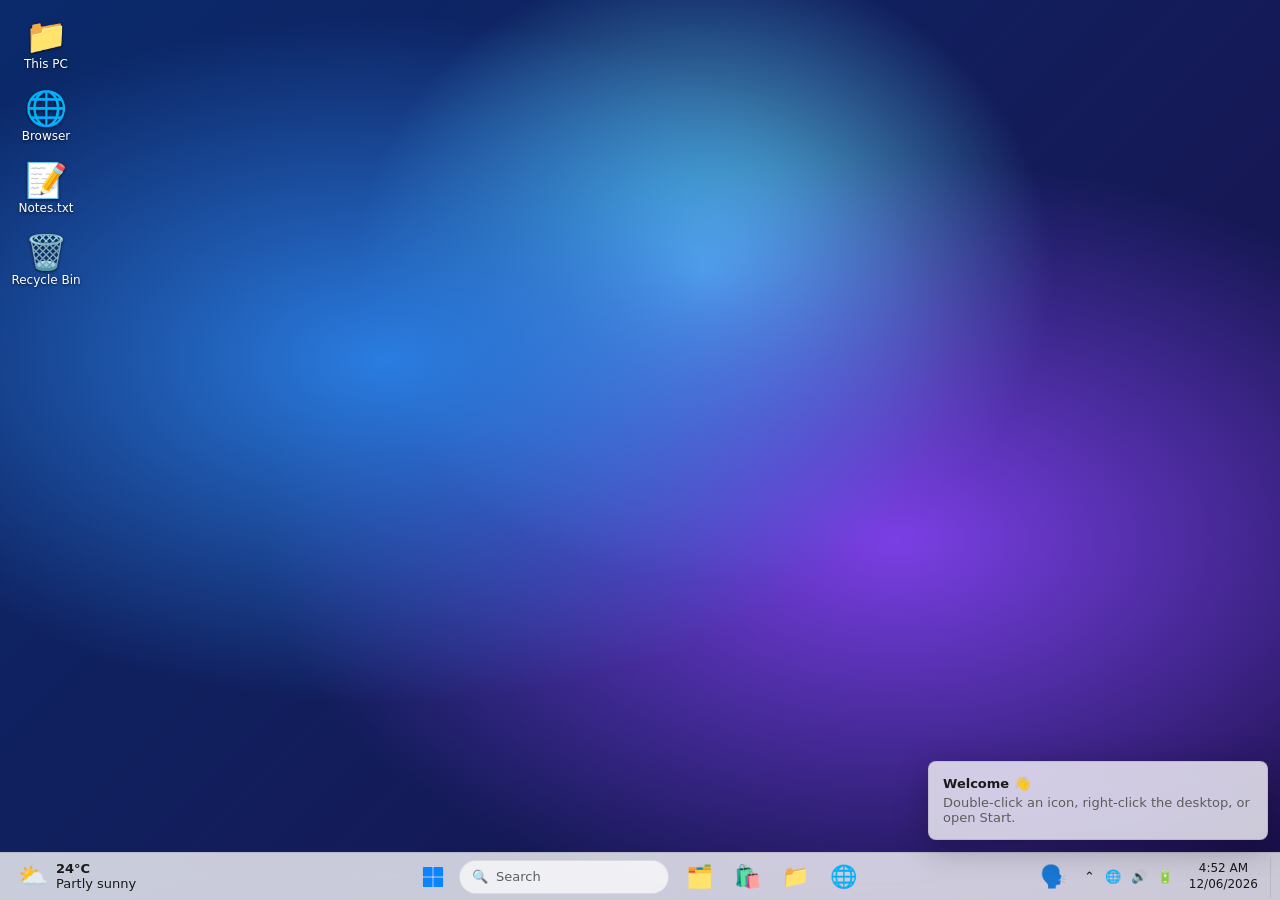
==== commit 0fc804e5: "Game fix" ====
--- a/index.html
+++ b/index.html
@@ -80,6 +80,7 @@
   </div>
 </div>
 
+<script src="a11y.js"></script>
 <script src="script.js"></script>
 </body>
 </html>
